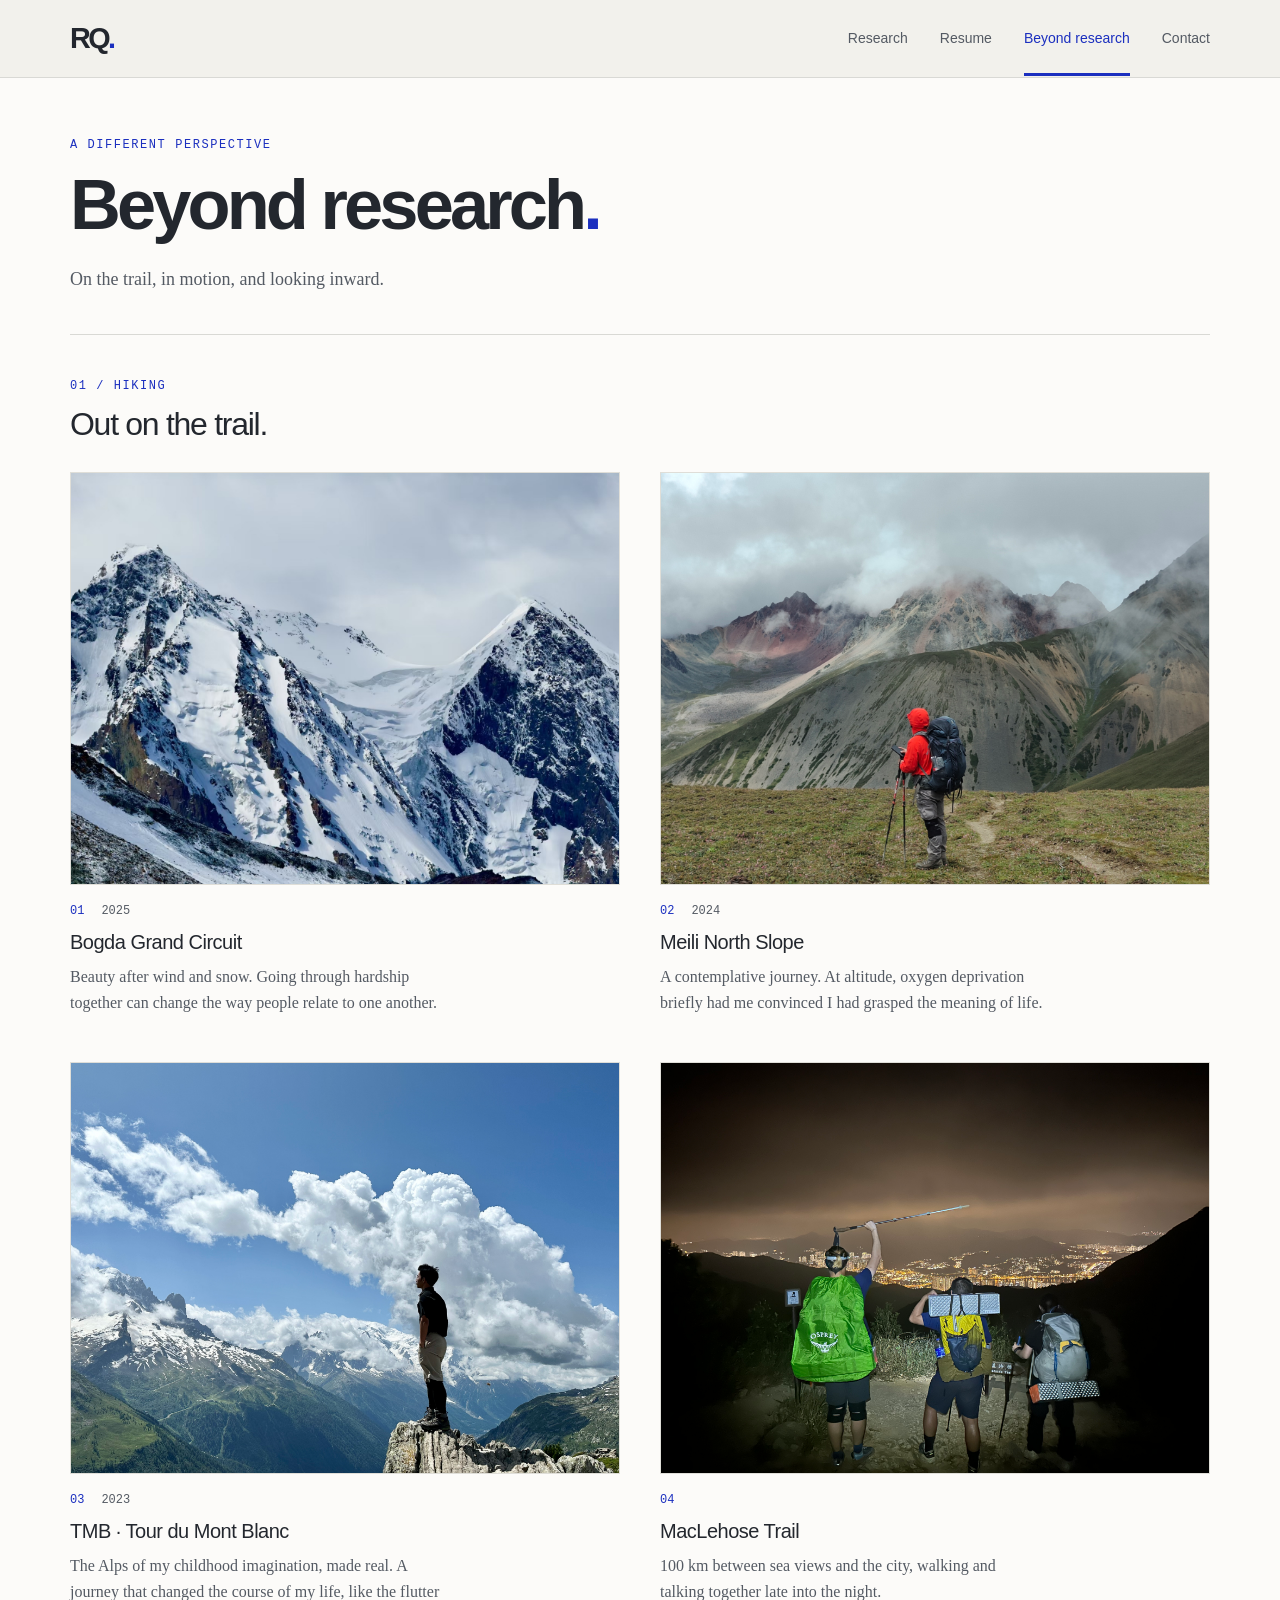
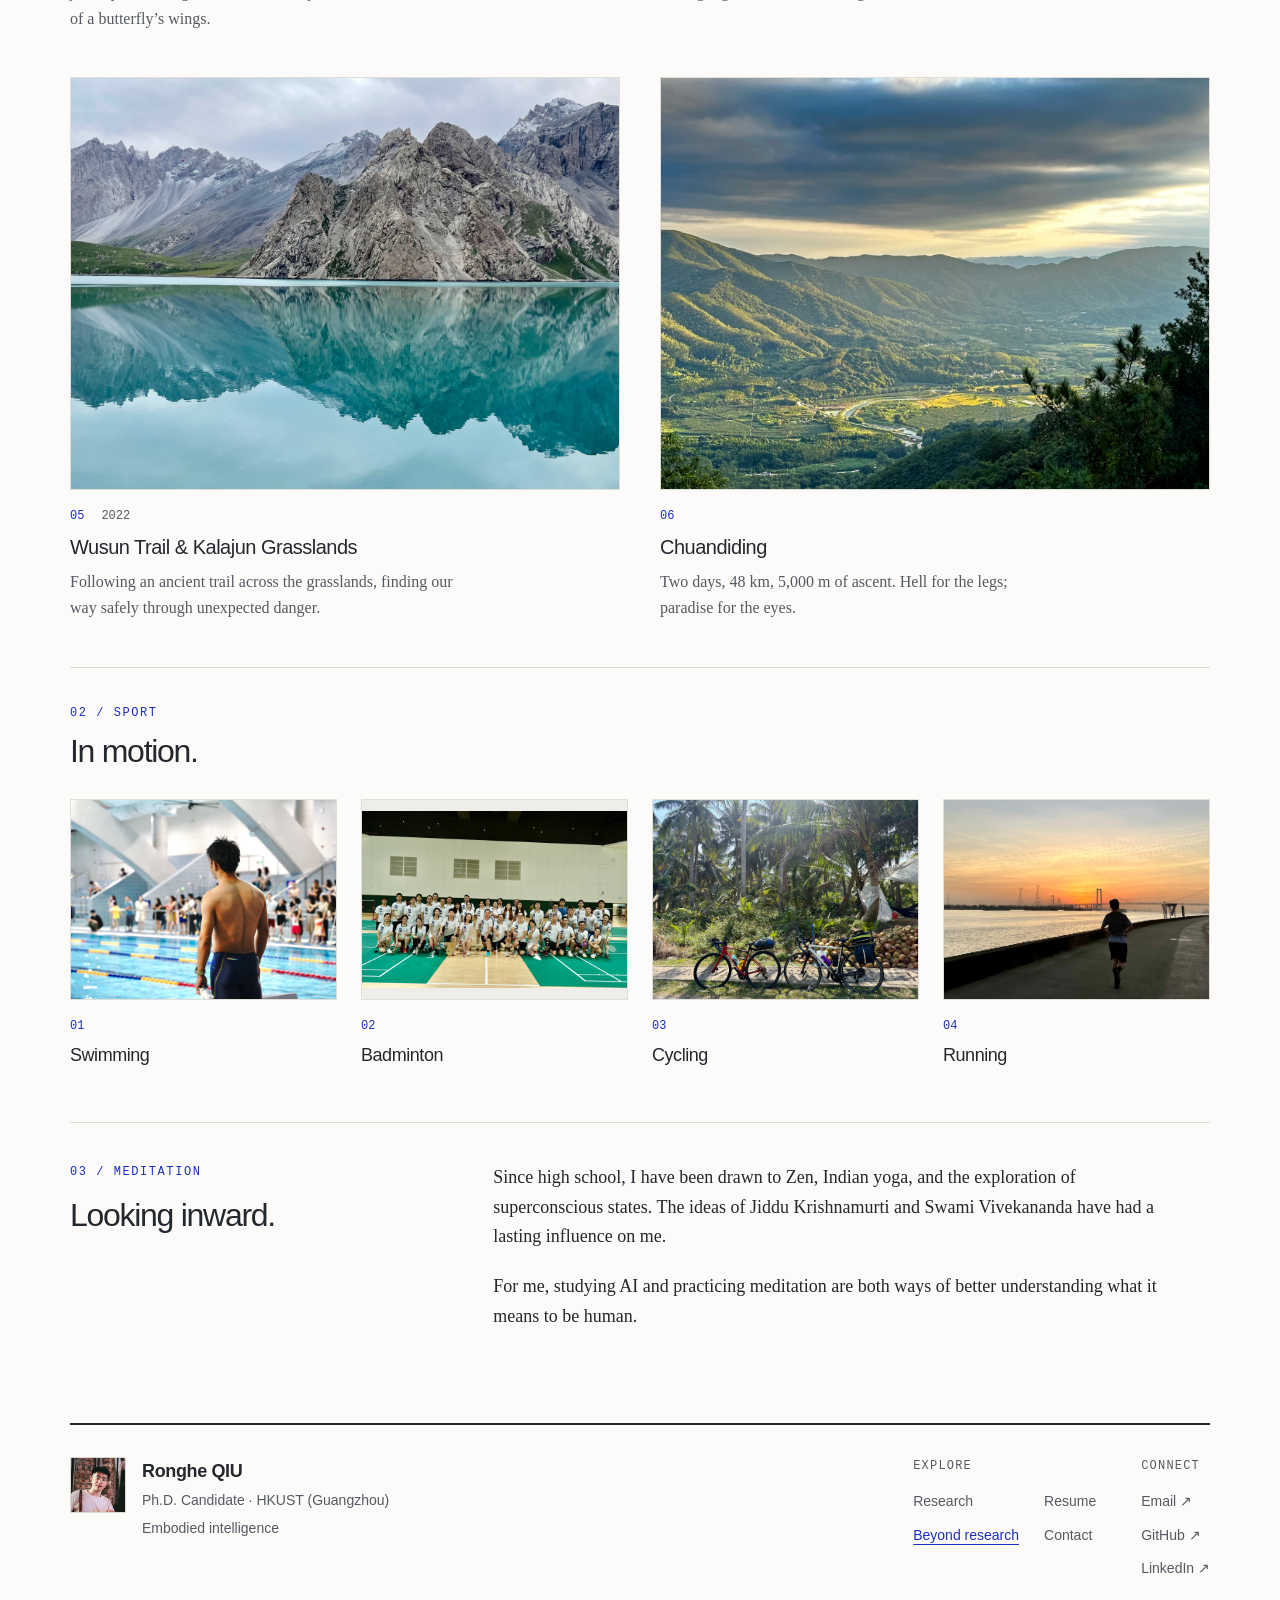
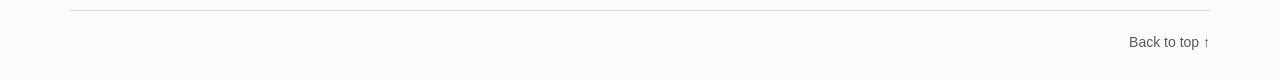
==== beyond.html @ 248f8991 "Publish personal website with search indexing support" ====
<!doctype html>
<html lang="en">
<head>
  <meta charset="utf-8">
  <meta name="viewport" content="width=device-width, initial-scale=1">
  <title>Beyond research | Ronghe QIU</title>
  <meta name="description" content="Hiking, sport, and meditation — life beyond research with Ronghe QIU.">
  <meta name="author" content="Ronghe QIU">
  <link rel="canonical" href="https://connerqiu.github.io/beyond.html">
  <link rel="stylesheet" href="assets/styles.css">
</head>
<body class="page-beyond">
  <a class="skip-link" href="#main">Skip to content</a>
  <header class="site-header"><div class="header-inner">
    <a class="wordmark" href="index.html" aria-label="Ronghe QIU home">RQ<span class="wordmark-dot">.</span></a>
    <nav class="site-nav" aria-label="Main navigation"><a href="index.html">Research</a><a href="resume.html">Resume</a><a href="beyond.html" aria-current="page">Beyond research</a><a href="contact.html">Contact</a></nav>
  </div></header>
  <main id="main" class="site-main">
      <header class="page-heading"><div><p class="eyebrow">A DIFFERENT PERSPECTIVE</p><h1>Beyond research<span class="blue-period">.</span></h1>
        <p class="page-lede">On the trail, in motion, and looking inward.</p></div></header>
      <section class="gallery-section" aria-labelledby="hiking-title">
        <div class="gallery-heading"><p class="eyebrow">01 / HIKING</p><h2 id="hiking-title">Out on the trail.</h2></div>
        <div class="gallery-grid hiking-gallery"><figure class="gallery-item" id="bogda"><div class="gallery-image"><img src="assets/images/beyond/bogda.jpg" alt="Bogda Grand Circuit hike" loading="lazy" width="1200" height="900"></div>
          <figcaption><div class="gallery-meta"><span>01</span><span>2025</span></div><h3>Bogda Grand Circuit</h3><p>Beauty after wind and snow. Going through hardship together can change the way people relate to one another.</p></figcaption></figure><figure class="gallery-item" id="meili"><div class="gallery-image"><img src="assets/images/beyond/meili.jpg" alt="Meili North Slope hike" loading="lazy" width="1200" height="900"></div>
          <figcaption><div class="gallery-meta"><span>02</span><span>2024</span></div><h3>Meili North Slope</h3><p>A contemplative journey. At altitude, oxygen deprivation briefly had me convinced I had grasped the meaning of life.</p></figcaption></figure><figure class="gallery-item" id="tmb"><div class="gallery-image"><img src="assets/images/beyond/tmb.jpg" alt="Tour du Mont Blanc hike" loading="lazy" width="1200" height="900"></div>
          <figcaption><div class="gallery-meta"><span>03</span><span>2023</span></div><h3>TMB · Tour du Mont Blanc</h3><p>The Alps of my childhood imagination, made real. A journey that changed the course of my life, like the flutter of a butterfly’s wings.</p></figcaption></figure><figure class="gallery-item" id="maclehose"><div class="gallery-image"><img src="assets/images/beyond/maclehose.jpg" alt="MacLehose Trail hike" loading="lazy" width="1200" height="900"></div>
          <figcaption><div class="gallery-meta"><span>04</span></div><h3>MacLehose Trail</h3><p>100 km between sea views and the city, walking and talking together late into the night.</p></figcaption></figure><figure class="gallery-item" id="wusun-kalajun"><div class="gallery-image"><img src="assets/images/beyond/wusun-kalajun.jpg" alt="Wusun Trail and Kalajun Grasslands hike" loading="lazy" width="1200" height="900"></div>
          <figcaption><div class="gallery-meta"><span>05</span><span>2022</span></div><h3>Wusun Trail &amp; Kalajun Grasslands</h3><p>Following an ancient trail across the grasslands, finding our way safely through unexpected danger.</p></figcaption></figure><figure class="gallery-item" id="chuandiding"><div class="gallery-image"><img src="assets/images/beyond/chuandiding.jpg" alt="Chuandiding hike" loading="lazy" width="1200" height="900"></div>
          <figcaption><div class="gallery-meta"><span>06</span></div><h3>Chuandiding</h3><p>Two days, 48 km, 5,000 m of ascent. Hell for the legs; paradise for the eyes.</p></figcaption></figure></div>
      </section>
      <section class="gallery-section" aria-labelledby="sports-title"><div class="gallery-heading"><p class="eyebrow">02 / SPORT</p><h2 id="sports-title">In motion.</h2></div><div class="gallery-grid sports-gallery"><figure class="gallery-item" id="swimming"><div class="gallery-image"><img src="assets/images/beyond/swimming.jpg" alt="Swimming" loading="lazy" width="1200" height="900"></div>
          <figcaption><div class="gallery-meta"><span>01</span></div><h3>Swimming</h3></figcaption></figure><figure class="gallery-item" id="badminton"><div class="gallery-image gallery-image--contain"><img src="assets/images/beyond/badminton.jpg" alt="Badminton" loading="lazy" width="1200" height="900"></div>
          <figcaption><div class="gallery-meta"><span>02</span></div><h3>Badminton</h3></figcaption></figure><figure class="gallery-item" id="cycling"><div class="gallery-image"><img src="assets/images/beyond/cycling.jpg" alt="Cycling" loading="lazy" width="1200" height="900"></div>
          <figcaption><div class="gallery-meta"><span>03</span></div><h3>Cycling</h3></figcaption></figure><figure class="gallery-item" id="running"><div class="gallery-image"><img src="assets/images/beyond/running.jpg" alt="Running" loading="lazy" width="1200" height="900"></div>
          <figcaption><div class="gallery-meta"><span>04</span></div><h3>Running</h3></figcaption></figure></div></section>
      <section class="meditation-section" aria-labelledby="meditation-title"><div><p class="eyebrow">03 / MEDITATION</p><h2 id="meditation-title">Looking inward.</h2></div>
        <div class="meditation-copy"><p>Since high school, I have been drawn to Zen, Indian yoga, and the exploration of superconscious states. The ideas of Jiddu Krishnamurti and Swami Vivekananda have had a lasting influence on me.</p><p>For me, studying AI and practicing meditation are both ways of better understanding what it means to be human.</p></div></section>
    </main>
  <footer id="footer" class="site-footer">
    <div class="footer-top">
      <div class="footer-identity">
        <img class="footer-portrait" src="assets/images/portrait.jpg" alt="" width="56" height="56" loading="lazy">
        <div><a class="footer-name" href="index.html">Ronghe QIU</a>
          <p class="footer-role">Ph.D. Candidate · HKUST (Guangzhou)</p>
          <p class="footer-description">Embodied intelligence</p></div>
      </div>
      <nav class="footer-navigation" aria-label="Footer navigation"><span class="footer-label">Explore</span><div class="footer-links"><a href="index.html">Research</a><a href="resume.html">Resume</a><a href="beyond.html" aria-current="page">Beyond research</a><a href="contact.html">Contact</a></div></nav>
      <nav class="footer-connect" aria-label="Contact and social links"><span class="footer-label">Connect</span><div class="footer-social">
        <a href="mailto:rqiu683@connect.hkust-gz.edu.cn" class="">Email ↗</a><a href="https://github.com/ConnerQiu" class="" target="_blank" rel="noopener noreferrer">GitHub ↗</a><a href="https://www.linkedin.com/in/conner-qiu-98a81833a/" class="" target="_blank" rel="noopener noreferrer">LinkedIn ↗</a></div></nav>
    </div>
    <div class="footer-bottom"><a href="#main">Back to top ↑</a></div>
  </footer>
</body>
</html>
---- assets/styles.css ----
:root {
  --background: #f2f1ec;
  --paper: #fcfbf9;
  --ink: #23272e;
  --muted: #545a63;
  --accent: #1b2fbf;
  --line: #d9d9d5;
  --display: "Helvetica Neue", Helvetica, Arial, sans-serif;
  --body: Georgia, "Times New Roman", serif;
  --mono: "SFMono-Regular", Consolas, "Liberation Mono", monospace;
}
* { box-sizing: border-box; }
html { scroll-behavior: smooth; scroll-padding-top: 110px; }
body { margin: 0; background: var(--paper); color: var(--ink); font: 1rem/1.65 var(--body); -webkit-font-smoothing: antialiased; }
::selection { background: #dce0ff; color: #101c80; }
a { color: var(--accent); text-decoration-thickness: 1px; text-underline-offset: 4px; }
a:hover { color: #101c80; text-decoration: underline; }
a:focus-visible, button:focus-visible { outline: 2px solid var(--accent); outline-offset: 5px; }
h1, h2, h3, p, figure { margin: 0; }
h1, h2, h3 { font-family: var(--display); }
img { max-width: 100%; display: block; }
.skip-link { position: fixed; top: -80px; left: 16px; z-index: 20; padding: 10px 20px; background: var(--paper); }
.skip-link:focus { top: 10px; }
.site-header { position: sticky; top: 0; z-index: 10; border-bottom: 1px solid var(--line); background: var(--background); }
.header-inner { max-width: 1220px; margin: auto; min-height: 77px; padding: 0 40px; display: flex; align-items: center; justify-content: space-between; gap: 32px; }
.wordmark { color: var(--ink); font: 800 1.8rem/1 var(--display); letter-spacing: -.09em; text-decoration: none; }
.wordmark-dot { color: var(--accent); }
.site-nav { display: flex; align-items: stretch; gap: 32px; flex-wrap: wrap; }
.site-nav a { padding: 25px 0 22px; border-bottom: 3px solid transparent; color: var(--muted); font: 500 .875rem/1.8 var(--display); text-decoration: none; }
.site-nav a:hover { color: var(--accent); }
.site-nav a[aria-current="page"] { color: var(--accent); border-bottom-color: var(--accent); }
.site-main { max-width: 1220px; padding: 48px 40px 74px; margin: auto; min-height: calc(100vh - 185px); }
.intro { display: grid; grid-template-columns: minmax(0, 1fr) 224px; align-items: start; gap: 80px; padding-bottom: 32px; }
.eyebrow { font: 500 .75rem/1.5 var(--mono); letter-spacing: .13em; color: var(--accent); margin-bottom: 14px; }
h1 { font-size: clamp(2.6rem, 5vw, 4rem); line-height: 1.06; font-weight: 700; letter-spacing: -.055em; }
.alias { font: italic 1.5rem/1.2 var(--body); letter-spacing: -.02em; color: var(--muted); white-space: nowrap; }
.role-line { margin: 12px 0 18px; font: 500 .875rem/1.6 var(--display); color: var(--muted); }
.role-line span { padding: 0 8px; }
.bio { max-width: 760px; font-size: 1.0625rem; line-height: 1.65; margin-bottom: 12px; }
.interest-list { display: flex; flex-wrap: wrap; gap: 6px 18px; list-style: none; padding: 0; margin: 18px 0 19px; color: var(--muted); font: .875rem/1.5 var(--display); }
.interest-list li { border-bottom: 1px solid var(--line); padding-bottom: 3px; }
.intro-links { display: flex; flex-wrap: wrap; gap: 23px; font: 500 .875rem/1.6 var(--display); }
.intro-links a { text-decoration: none; }
.intro-links a:hover { text-decoration: underline; }
.portrait { padding-top: 3px; }
.portrait img { width: 100%; height: auto; aspect-ratio: 4 / 5; object-fit: cover; object-position: center; }
.portrait-placeholder { aspect-ratio: 4 / 5; border: 1px solid #d5d6da; background: #eeefed; display: flex; flex-direction: column; justify-content: space-between; padding: 19px; }
.portrait-label { font: .75rem/1.5 var(--mono); letter-spacing: .05em; color: var(--muted); }
.portrait-initials { color: #9ca4b6; font: 600 5.2rem/1 var(--display); letter-spacing: -.09em; align-self: center; }
.portrait-initials span { color: var(--accent); }
.portrait-pending { color: var(--muted); font: .75rem/1.5 var(--display); }
figcaption { margin-top: 9px; font: .75rem/1.5 var(--mono); color: var(--muted); }
.home-jumps { display: flex; gap: 23px; align-items: center; padding: 13px 0; border-top: 1px solid var(--line); border-bottom: 1px solid var(--line); font: .875rem/1.5 var(--display); }
.home-jumps > span { color: var(--muted); font: .75rem/1.5 var(--mono); letter-spacing: .06em; margin-right: auto; }
.home-jumps a { text-decoration: none; }
.count { color: var(--muted); font-family: var(--mono); font-size: .75rem; margin-left: 6px; }
.news-section { padding-top: 29px; padding-bottom: 24px; }
.section-heading { display: flex; flex-wrap: wrap; align-items: baseline; justify-content: space-between; gap: 8px 20px; margin-bottom: 15px; }
.section-heading h2 { display: flex; align-items: baseline; gap: 17px; font-size: 1.65rem; line-height: 1.3; font-weight: 600; letter-spacing: -.04em; }
.section-number { color: var(--accent); font: .75rem/1.5 var(--mono); letter-spacing: 0; }
.section-note { color: var(--muted); font: .75rem/1.5 var(--mono); }
.news-list { list-style: none; padding: 0 0 0 33px; margin: 0; }
.news-list li { display: grid; grid-template-columns: 100px minmax(0, 1fr); gap: 15px; padding: 5px 0; }
.news-date { color: var(--muted); font: .75rem/1.75 var(--mono); padding-top: 3px; }
.news-list p { font-size: 1rem; }
.publications-section { border-top: 1px solid var(--line); padding-top: 27px; }
.publication { display: grid; grid-template-columns: 224px minmax(0, 1fr); gap: 30px; padding: 23px 0; border-bottom: 1px solid var(--line); }
.publication-year { color: var(--muted); font: .875rem/1.5 var(--mono); padding-top: 1px; }
.publication-meta { display: flex; flex-wrap: wrap; gap: 10px; align-items: center; margin-bottom: 8px; font: 500 .875rem/1.5 var(--display); }
.venue { color: var(--accent); }
.submission { font-size: .875rem; color: #875000; background: #f4ead7; padding: 1px 8px; }
.publication h3 { max-width: 910px; font-size: 1.125rem; font-weight: 600; line-height: 1.45; letter-spacing: -.014em; }
.publication h3 a { color: var(--ink); text-decoration: none; }
.publication h3 a:hover { color: var(--accent); text-decoration: underline; }
.authors { margin: 8px 0 7px; font: .875rem/1.7 var(--display); color: var(--muted); }
.authors strong { font-weight: 600; color: var(--ink); }
.paper-link { display: inline-block; font: 500 .875rem/1.5 var(--display); text-decoration: none; padding: 3px 0; }
.research-projects { padding-top: 30px; margin-top: 8px; }
.research-projects .section-heading { margin-bottom: 25px; }
.research-project { padding-left: 33px; }
.site-footer { max-width: 1140px; margin: 0 auto; padding: 32px 0 24px; border-top: 2px solid var(--ink); color: var(--muted); font: .875rem/1.6 var(--display); }
.footer-top { display: grid; grid-template-columns: minmax(0, 1fr) auto auto; gap: 45px; }
.footer-identity { display: flex; align-items: flex-start; gap: 16px; min-width: 0; }
.footer-portrait { width: 56px; height: 56px; object-fit: cover; border: 1px solid var(--line); }
.footer-name { color: var(--ink); font-size: 1.125rem; font-weight: 600; text-decoration: none; letter-spacing: -.02em; }
.footer-role { margin-top: 3px; }
.footer-description { margin-top: 5px; }
.footer-label { display: block; color: var(--muted); font: .75rem/1.5 var(--mono); text-transform: uppercase; letter-spacing: .1em; margin-bottom: 12px; }
.footer-links { display: grid; grid-template-columns: repeat(2, auto); gap: 5px 25px; }
.footer-social { display: flex; flex-direction: column; gap: 5px; }
.footer-links a, .footer-social a, .footer-bottom a { color: var(--muted); text-decoration: none; padding: 3px 0; }
.footer-links a[aria-current="page"] { color: var(--accent); text-decoration: underline; }
.footer-links a:hover, .footer-social a:hover, .footer-bottom a:hover { color: var(--accent); text-decoration: underline; }
.footer-bottom { display: flex; justify-content: flex-end; flex-wrap: wrap; gap: 12px; border-top: 1px solid var(--line); margin-top: 27px; padding-top: 17px; }
.page-heading { display: flex; justify-content: space-between; align-items: flex-end; gap: 25px; padding: 10px 0 40px; border-bottom: 1px solid var(--line); margin-bottom: 42px; }
.page-heading h1 { font-size: clamp(2.6rem, 5.5vw, 4.4rem); }
.page-lede { color: var(--muted); font-size: 1.125rem; line-height: 1.7; margin-top: 21px; }
.outline-link { display: inline-block; border: 1px solid #737780; padding: 11px 18px; font: 500 .875rem/1.5 var(--display); text-decoration: none; white-space: nowrap; }
.outline-link:hover { background: #e9ecfc; }
.resume-layout { display: grid; grid-template-columns: 230px minmax(0, 1fr); gap: 65px; }
.resume-nav { position: sticky; top: 113px; align-self: start; display: flex; flex-direction: column; gap: 5px; }
.resume-nav .eyebrow { color: var(--muted); margin-bottom: 11px; }
.resume-nav a { display: flex; gap: 12px; padding: 7px 0; color: var(--ink); font: .875rem/1.6 var(--display); text-decoration: none; }
.resume-nav a:hover { color: var(--accent); text-decoration: underline; }
.resume-nav a span { color: var(--accent); font: .75rem/1.9 var(--mono); }
.resume-content > section { padding-bottom: 30px; margin-bottom: 30px; border-bottom: 1px solid var(--line); }
.resume-content > section:last-child { margin-bottom: 0; padding-bottom: 0; border-bottom: none; }
.resume-content .section-heading { margin-bottom: 27px; }
.resume-entry { padding-bottom: 27px; margin-bottom: 27px; border-bottom: 1px solid var(--line); }
.resume-entry:last-child { padding-bottom: 0; margin-bottom: 0; border-bottom: none; }
.entry-date { display: block; color: var(--muted); font: .75rem/1.6 var(--mono); margin-bottom: 8px; }
.resume-entry h3 { font-size: 1.2rem; font-weight: 600; line-height: 1.45; letter-spacing: -.02em; }
.organization { margin-top: 6px; font: 500 1rem/1.6 var(--display); }
.organization span { color: var(--muted); font-weight: 400; }
.entry-location { font: .875rem/1.6 var(--display); color: var(--muted); margin-top: 4px; }
.detail-list { padding-left: 19px; margin: 15px 0 0; }
.detail-list li { padding-left: 3px; margin-bottom: 7px; }
.detail-list li::marker { color: var(--accent); }
.tools { font: .75rem/1.6 var(--mono); color: var(--muted); margin-top: 16px; }
.award-description { margin-top: 13px; }
.certification-description { margin-top: 13px; }
.small-heading { font-size: 1rem; font-weight: 500; margin: 28px 0 16px; }
.blue-period { color: var(--accent); }
.page-contact .site-main { display: flex; align-items: center; justify-content: center; width: 100%; }
.contact-page { width: 100%; padding: 40px 0; max-width: 900px; margin: 0 auto; text-align: center; }
.contact-page h1 { font-size: clamp(3rem, 7vw, 6rem); letter-spacing: -.065em; }
.contact-intro { margin-top: 26px; font-size: 1.25rem; color: var(--muted); }
.contact-email { display: inline-flex; max-width: 100%; align-items: center; gap: 18px; margin: 36px 0 40px; padding: 18px 28px; border: 1px solid var(--line); border-radius: 8px; color: var(--accent); text-align: left; text-decoration: none; background: var(--paper); }
.contact-email:hover, .contact-email:focus-visible { color: var(--accent); border-color: var(--accent); background: #f0f2fc; text-decoration: none; }
.contact-email-icon { flex-shrink: 0; }
.contact-email-text { display: flex; flex-direction: column; gap: 3px; min-width: 0; }
.contact-email-label { font: 600 1.125rem/1.4 var(--display); }
.contact-email-address { color: var(--muted); font: .9375rem/1.5 var(--display); overflow-wrap: anywhere; }
.contact-other { display: flex; flex-direction: column; align-items: center; gap: 8px; }
.contact-other .eyebrow { color: var(--muted); }
.contact-other > div { display: flex; justify-content: center; flex-wrap: wrap; gap: 25px; font: .875rem/1.6 var(--display); }
.contact-other a { text-decoration: none; }
.contact-other a:hover { text-decoration: underline; }
.contact-location { margin-top: 55px; color: var(--muted); font: .875rem/1.7 var(--display); }

/* Publication figures stay intact; personal photographs use a 4:3 gallery frame. */
.publication-visual { min-width: 0; }
.publication-year { min-height: 22px; margin-bottom: 8px; }
.publication-figure { display: flex; aspect-ratio: 8 / 5; width: 100%; align-items: center; justify-content: center; background: #fff; border: 1px solid var(--line); padding: 9px; }
.publication-figure img { width: 100%; height: 100%; object-fit: contain; }
.publication-figure:hover { border-color: var(--accent); }
.figure-pending { flex-direction: column; gap: 9px; background: var(--background); color: var(--muted); font: .875rem/1.5 var(--display); }
.figure-pending small { font: .75rem/1.5 var(--mono); }
.publication-links { display: flex; flex-wrap: wrap; gap: 5px 21px; }
.links-pending { margin-top: 10px; color: var(--muted); font: .875rem/1.5 var(--display); }
.accepted { color: var(--accent); background: #eceefb; padding: 1px 8px; }
.gallery-section { padding-bottom: 46px; margin-bottom: 36px; border-bottom: 1px solid var(--line); }
.gallery-heading { margin-bottom: 28px; }
.gallery-heading h2, .meditation-section h2 { font-size: 2rem; line-height: 1.25; letter-spacing: -.04em; font-weight: 500; }
.gallery-heading .eyebrow { margin-bottom: 9px; }
.gallery-grid { display: grid; gap: 45px 40px; }
.hiking-gallery { grid-template-columns: repeat(2, minmax(0, 1fr)); }
.sports-gallery { grid-template-columns: repeat(4, minmax(0, 1fr)); gap: 24px; }
.gallery-item { min-width: 0; }
.gallery-image { aspect-ratio: 4 / 3; background: #eeede9; border: 1px solid #dfded8; }
.gallery-image img { width: 100%; height: 100%; object-fit: cover; }
.gallery-image--contain img { object-fit: contain; }
.gallery-blank { width: 100%; height: 100%; }
.gallery-item figcaption { margin-top: 17px; color: var(--ink); font: 1rem/1.65 var(--body); }
.gallery-meta { display: flex; gap: 17px; color: var(--muted); font: .75rem/1.5 var(--mono); margin-bottom: 8px; }
.gallery-meta > span:first-child { color: var(--accent); }
.gallery-item h3 { font: 500 1.25rem/1.4 var(--display); letter-spacing: -.025em; margin-bottom: 8px; }
.gallery-item figcaption p { color: var(--muted); max-width: 48ch; }
.sports-gallery .gallery-item h3 { font-size: 1.125rem; }
.meditation-section { display: grid; grid-template-columns: 1fr 2fr; gap: 65px; padding: 4px 0 18px; }
.meditation-copy { max-width: 670px; font-size: 1.125rem; }
.meditation-copy p + p { margin-top: 20px; }

@media (max-width: 1220px) { .site-footer { margin: 0 40px; } }
@media (max-width: 900px) {
  .footer-top { grid-template-columns: minmax(0, 1fr) auto; gap: 25px 35px; }
  .footer-identity { grid-column: 1 / -1; }
  .intro { gap: 35px; grid-template-columns: minmax(0, 1fr) 190px; }
  .alias { display: block; margin-top: 10px; font-size: 1.25rem; }
  .site-nav { gap: 24px; }
  .publication { grid-template-columns: 180px minmax(0, 1fr); gap: 25px; }
  .sports-gallery { grid-template-columns: repeat(2, minmax(0, 1fr)); }
  .gallery-grid { column-gap: 25px; }
  .resume-layout { grid-template-columns: 185px minmax(0, 1fr); gap: 30px; }
}
@media (max-width: 640px) {
  html { scroll-padding-top: 130px; }
  .header-inner { min-height: 90px; padding: 15px 22px 0; gap: 10px; flex-wrap: wrap; }
  .wordmark { font-size: 1.55rem; }
  .site-nav { width: 100%; justify-content: space-between; gap: 5px 12px; }
  .site-nav a { padding: 7px 0 10px; font-size: .875rem; }
  .site-main { padding: 32px 22px 46px; }
  .intro { grid-template-columns: 1fr; gap: 24px; }
  .alias { display: inline; font-size: 1.25rem; }
  .portrait { width: 156px; }
  .portrait-placeholder { padding: 13px; }
  .portrait-initials { font-size: 3.5rem; }
  .bio { font-size: 1rem; }
  .home-jumps { gap: 18px; flex-wrap: wrap; }
  .home-jumps > span { width: 100%; }
  .news-list { padding: 0; }
  .news-list li { grid-template-columns: 82px minmax(0, 1fr); gap: 12px; padding: 8px 0; }
  .publication { grid-template-columns: 1fr; gap: 7px; padding: 23px 0; }
  .publication-year:empty { display: none; }
  .publication-visual { max-width: 280px; width: 100%; margin-bottom: 12px; }
  .hiking-gallery { grid-template-columns: 1fr; }
  .sports-gallery { grid-template-columns: repeat(2, minmax(0, 1fr)); gap: 25px 18px; }
  .gallery-item h3 { font-size: 1.125rem; }
  .meditation-section { grid-template-columns: 1fr; gap: 23px; }
  .meditation-copy { font-size: 1rem; }
  .publication h3 { font-size: 1.0625rem; }
  .section-heading h2 { font-size: 1.5rem; }
  .section-note { padding-left: 33px; }
  .site-footer { margin: 0 22px; }
  .footer-top { grid-template-columns: minmax(0, 1fr); gap: 25px; }
  .footer-identity { grid-column: auto; }
  .footer-links { grid-template-columns: repeat(2, minmax(0, 1fr)); }
  .footer-social { flex-direction: row; flex-wrap: wrap; gap: 8px 24px; }
  .page-heading { display: block; margin-bottom: 29px; padding-bottom: 26px; }
  .page-heading .outline-link { margin-top: 20px; }
  .page-lede { font-size: 1.0625rem; }
  .resume-layout { display: block; }
  .resume-nav { position: static; flex-flow: row wrap; gap: 0 20px; padding-bottom: 24px; margin-bottom: 28px; border-bottom: 1px solid var(--line); }
  .resume-nav .eyebrow { width: 100%; }
  .resume-nav a { gap: 6px; }
  .resume-entry h3 { font-size: 1.125rem; }
  .contact-page { padding-top: 20px; }
  .contact-intro { font-size: 1.125rem; }
  .contact-email { gap: 14px; padding: 16px 20px; margin-top: 30px; }
  .contact-other { display: block; }
  .contact-other .eyebrow { display: block; }
  .contact-other > div { gap: 20px; }
  .desktop-break { display: none; }
}
@media (prefers-reduced-motion: reduce) { html { scroll-behavior: auto; } }
@media print {
  html { scroll-padding-top: 0; }
  body { background: white; font-size: 11pt; }
  .site-header, .site-footer, .skip-link, .home-jumps, .resume-nav, .outline-link { display: none; }
  .site-main { max-width: none; margin: 0; padding: 0; }
  .resume-layout { display: block; }
  .page-heading { padding-top: 0; margin-bottom: 24px; }
  .page-heading h1 { font-size: 32pt; }
  .page-lede { font-size: 12pt; }
  .resume-entry, .publication { break-inside: avoid; }
  .resume-content > section { margin-bottom: 18px; padding-bottom: 18px; }
  a { color: var(--ink); }
  .submission { border: 1px solid #875000; }
}
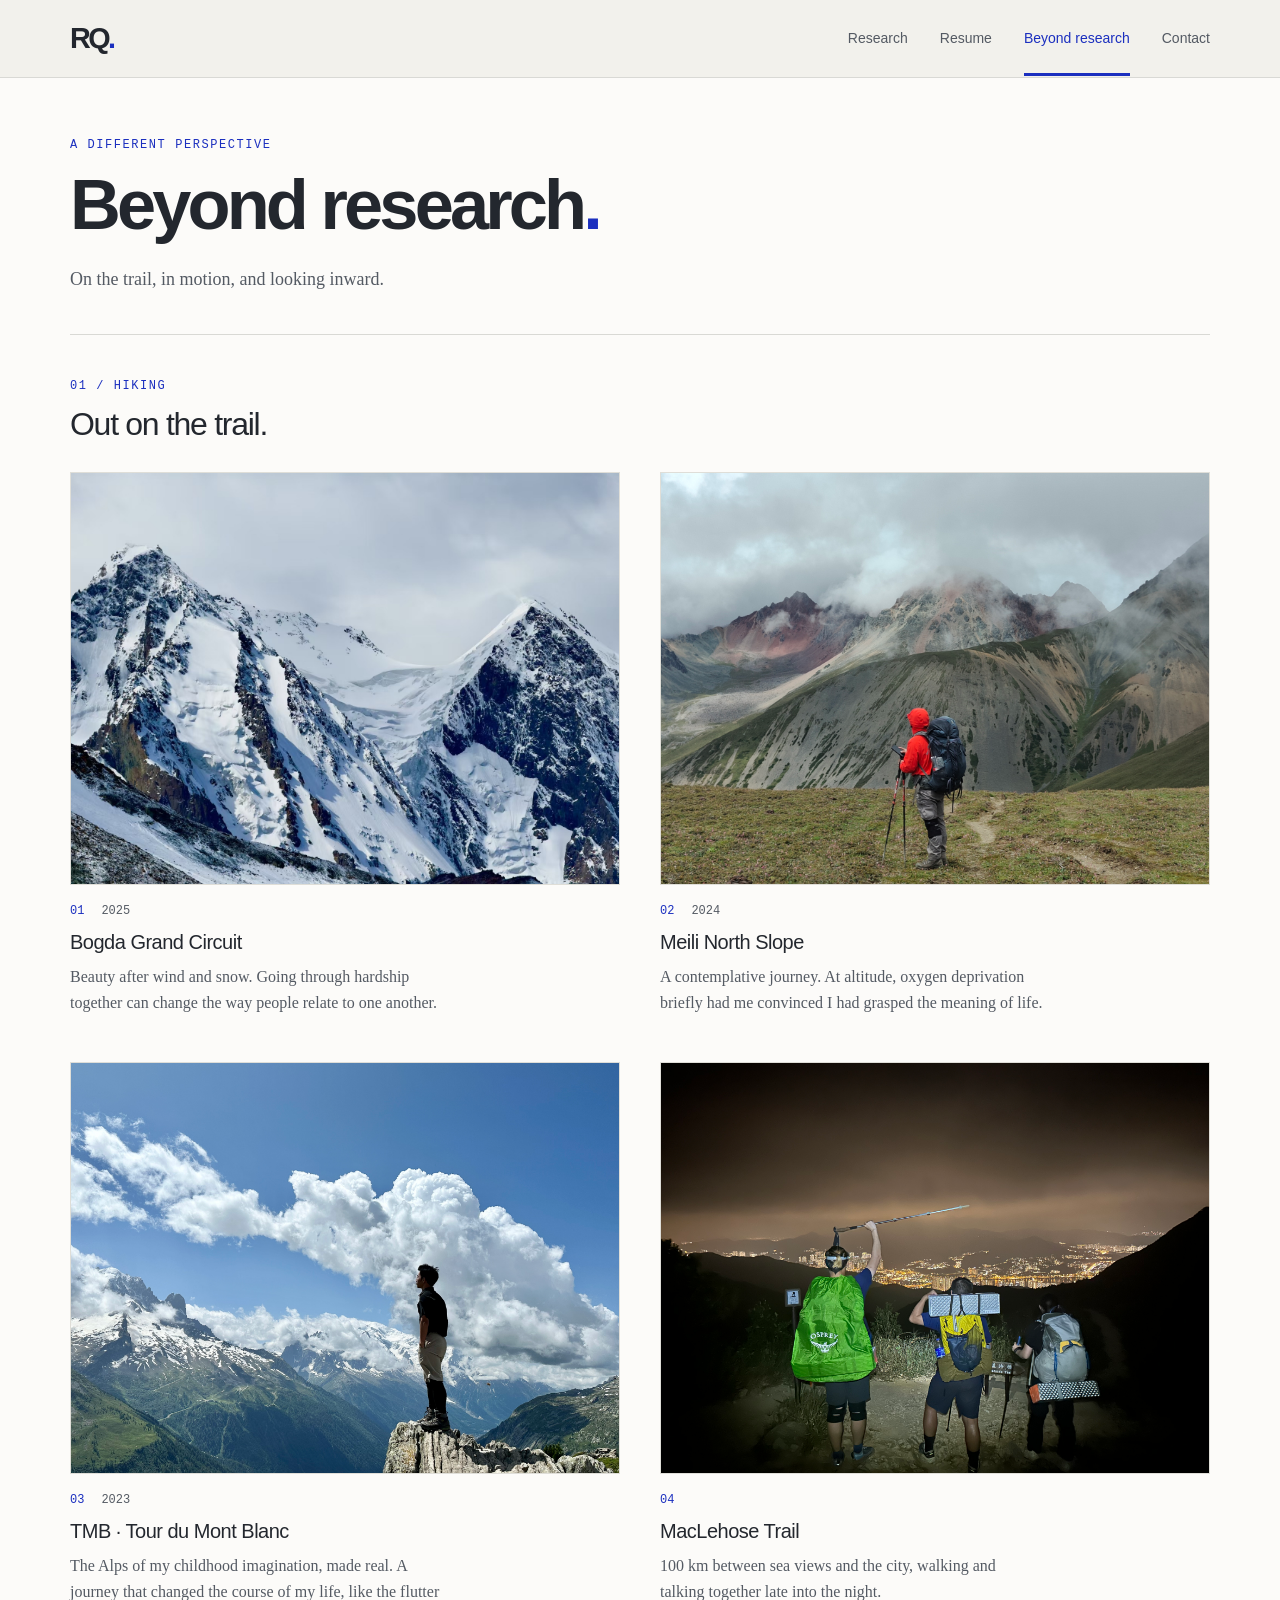
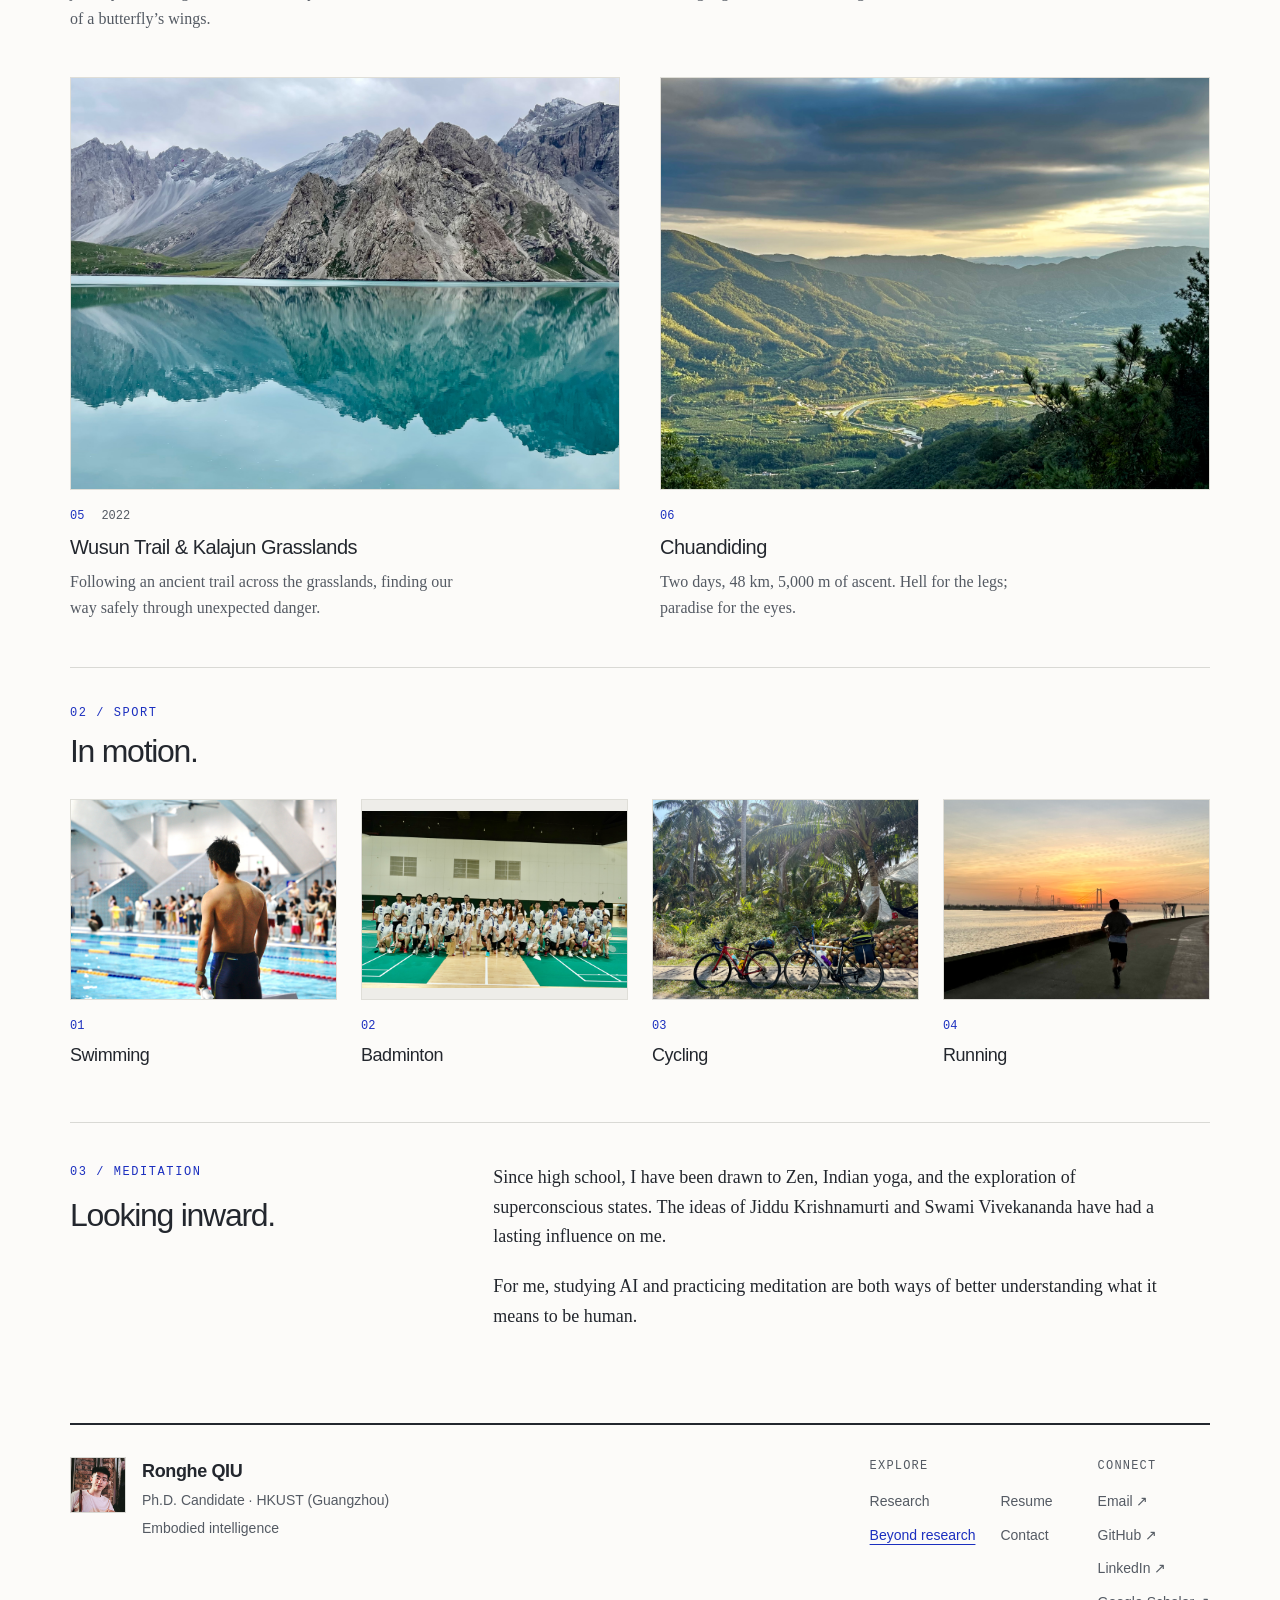
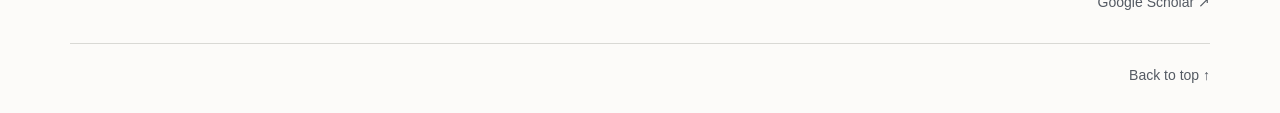
==== commit 35fc487e: "Clarify academic background and improve contact and Scholar links" ====
--- a/beyond.html
+++ b/beyond.html
@@ -46,7 +46,7 @@
       </div>
       <nav class="footer-navigation" aria-label="Footer navigation"><span class="footer-label">Explore</span><div class="footer-links"><a href="index.html">Research</a><a href="resume.html">Resume</a><a href="beyond.html" aria-current="page">Beyond research</a><a href="contact.html">Contact</a></div></nav>
       <nav class="footer-connect" aria-label="Contact and social links"><span class="footer-label">Connect</span><div class="footer-social">
-        <a href="mailto:rqiu683@connect.hkust-gz.edu.cn" class="">Email ↗</a><a href="https://github.com/ConnerQiu" class="" target="_blank" rel="noopener noreferrer">GitHub ↗</a><a href="https://www.linkedin.com/in/conner-qiu-98a81833a/" class="" target="_blank" rel="noopener noreferrer">LinkedIn ↗</a></div></nav>
+        <a href="mailto:rqiu683@connect.hkust-gz.edu.cn" class="">Email ↗</a><a href="https://github.com/ConnerQiu" class="" target="_blank" rel="noopener noreferrer">GitHub ↗</a><a href="https://www.linkedin.com/in/conner-qiu-98a81833a/" class="" target="_blank" rel="noopener noreferrer">LinkedIn ↗</a><a href="https://scholar.google.com/citations?user=QOwOHZMAAAAJ&amp;hl=en" class="" target="_blank" rel="noopener noreferrer">Google Scholar ↗</a></div></nav>
     </div>
     <div class="footer-bottom"><a href="#main">Back to top ↑</a></div>
   </footer>
